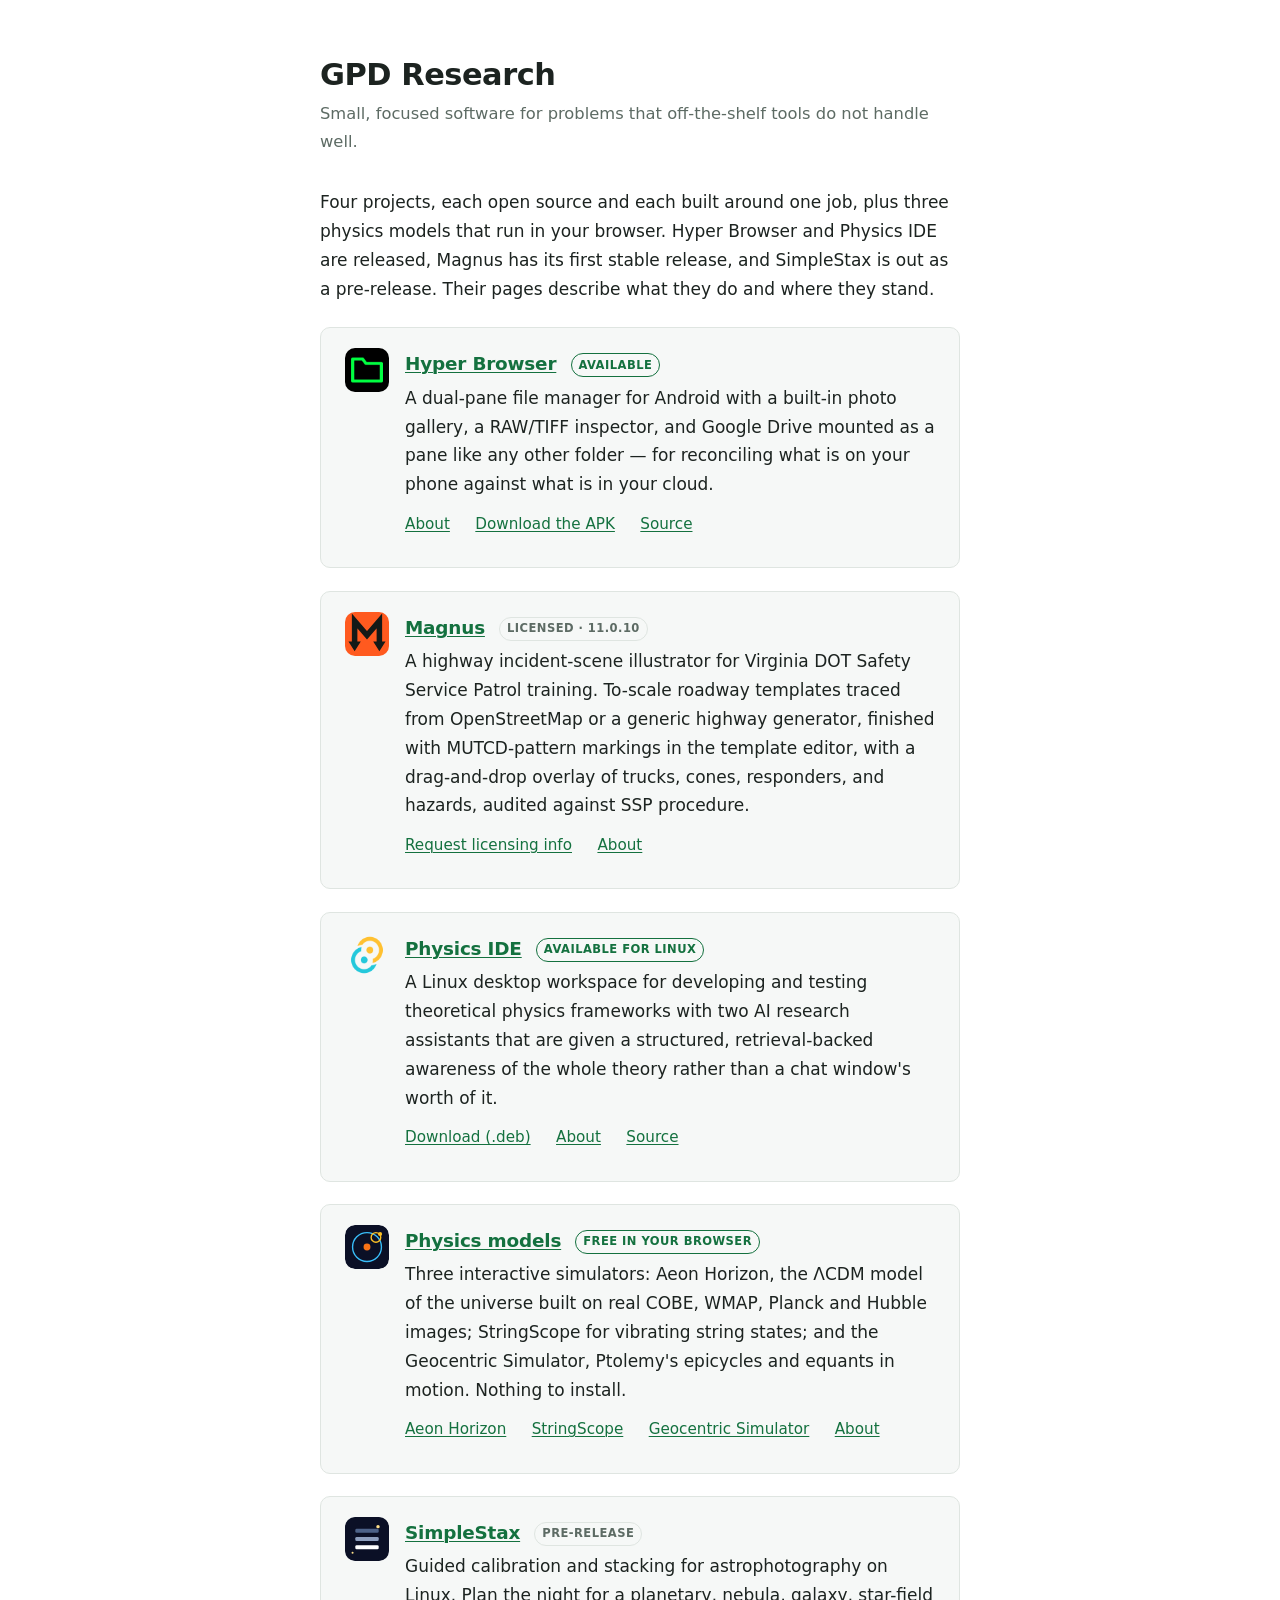
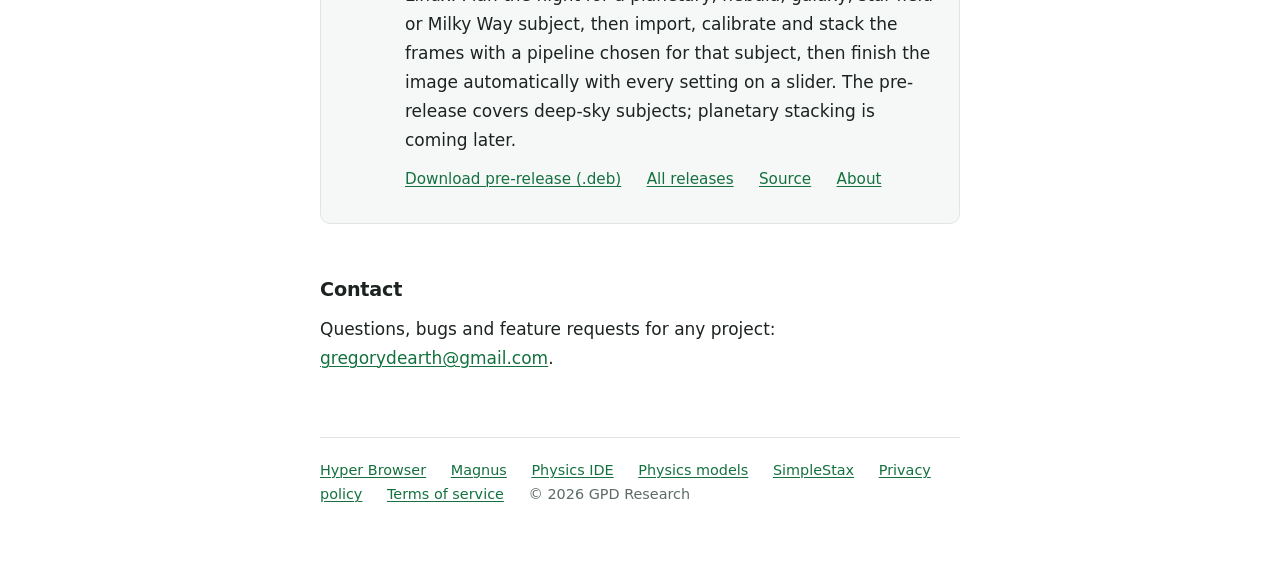
==== index.html @ 9794fe3f "Cache-busting: ?v=<file hash> on local assets, checked in CI Co-Authored-By: Devin AI <158243242+dev" ====
<!DOCTYPE html>
<html lang="en">
<head>
<meta charset="utf-8">
<meta name="viewport" content="width=device-width, initial-scale=1">
<title>GPD Research — software projects</title>
<meta name="description" content="GPD Research builds focused open-source tools: Hyper Browser, a dual-pane Android file manager; Magnus, a highway incident-scene illustrator for Safety Service Patrol training; Physics IDE, an AI-assisted workspace for theoretical physics; free in-browser physics simulators (Aeon Horizon for the ΛCDM model of the universe, StringScope for string theory and the Geocentric Simulator for the Ptolemaic system); and SimpleStax, guided calibration and stacking for astrophotography on Linux.">
<link rel="canonical" href="https://gpd-research.com/">
<meta property="og:type" content="website">
<meta property="og:site_name" content="GPD Research">
<meta property="og:title" content="GPD Research — software projects">
<meta property="og:description" content="GPD Research builds focused open-source tools: Hyper Browser, a dual-pane Android file manager; Magnus, a highway incident-scene illustrator for Safety Service Patrol training; Physics IDE, an AI-assisted workspace for theoretical physics; free in-browser physics simulators (Aeon Horizon for the ΛCDM model of the universe, StringScope for string theory and the Geocentric Simulator for the Ptolemaic system); and SimpleStax, guided calibration and stacking for astrophotography on Linux.">
<meta property="og:url" content="https://gpd-research.com/">
<meta property="og:image" content="https://gpd-research.com/store/play-icon-512.png">
<meta name="twitter:card" content="summary">
<script type="application/ld+json">{"@context": "https://schema.org", "@graph": [{"@type": "Organization", "name": "GPD Research", "url": "https://gpd-research.com/", "email": "gregorydearth@gmail.com", "@id": "https://gpd-research.com/#org"}, {"@type": "WebSite", "name": "GPD Research", "url": "https://gpd-research.com/", "publisher": {"@id": "https://gpd-research.com/#org"}}]}</script>
<link rel="icon" href="store/play-icon-512.png?v=040e02d1">
<link rel="stylesheet" href="style.css?v=e92d98cf">
</head>
<body>
<header>
    <div>
        <h1>GPD Research</h1>
        <p class="tagline">Small, focused software for problems that off-the-shelf tools do not handle well.</p>
    </div>
</header>

<main>
    <p>
        Four projects, each open source and each built around one job, plus three physics models that run
        in your browser. Hyper Browser and Physics IDE are released, Magnus has its first stable release,
        and SimpleStax is out as a pre-release. Their pages describe what they do and where they stand.
    </p>

    <ul class="projects">
        <li class="project">
            <img src="store/play-icon-512.png?v=040e02d1" alt="Hyper Browser icon" width="44" height="44">
            <div>
                <h2><a href="hyper-browser.html">Hyper Browser</a> <span class="status available">Available</span></h2>
                <p>
                    A dual-pane file manager for Android with a built-in photo gallery, a RAW/TIFF inspector, and
                    Google Drive mounted as a pane like any other folder — for reconciling what is on your phone
                    against what is in your cloud.
                </p>
                <p class="links">
                    <a href="hyper-browser.html">About</a>
                    <a href="https://github.com/GPD-Research/hyper-browser/releases">Download the APK</a>
                    <a href="https://github.com/GPD-Research/hyper-browser">Source</a>
                </p>
            </div>
        </li>

        <li class="project">
            <img src="store/magnus-icon.svg?v=767bd8ea" alt="Magnus icon" width="44" height="44">
            <div>
                <h2><a href="magnus.html">Magnus</a> <span class="status">Licensed · 11.0.10</span></h2>
                <p>
                    A highway incident-scene illustrator for Virginia DOT Safety Service Patrol training. To-scale
                    roadway templates traced from OpenStreetMap or a generic highway generator, finished with
                    MUTCD-pattern markings in the template editor, with a drag-and-drop overlay of trucks, cones,
                    responders, and hazards, audited against SSP procedure.
                </p>
                <p class="links">
                    <a href="magnus.html#licensing">Request licensing info</a>
                    <a href="magnus.html">About</a>
                </p>
            </div>
        </li>

        <li class="project">
            <img src="store/physics-ide-icon-256.png?v=6c766039" alt="Physics IDE icon" width="44" height="44">
            <div>
                <h2><a href="physics-ide.html">Physics IDE</a> <span class="status available">Available for Linux</span></h2>
                <p>
                    A Linux desktop workspace for developing and testing theoretical physics frameworks with two
                    AI research assistants that are given a structured, retrieval-backed awareness of the whole
                    theory rather than a chat window's worth of it.
                </p>
                <p class="links">
                    <a href="https://github.com/GPD-Research/physics-ide/releases/latest/download/physics-ide_latest_amd64.deb">Download (.deb)</a>
                    <a href="physics-ide.html">About</a>
                    <a href="https://github.com/GPD-Research/physics-ide">Source</a>
                </p>
            </div>
        </li>
        <li class="project">
            <img src="store/models-icon.svg?v=12f6d7c3" alt="Physics models icon" width="44" height="44">
            <div>
                <h2><a href="models.html">Physics models</a> <span class="status available">Free in your browser</span></h2>
                <p>
                    Three interactive simulators: Aeon Horizon, the ΛCDM model of the universe built on real COBE,
                    WMAP, Planck and Hubble images; StringScope for vibrating string states; and the Geocentric
                    Simulator, Ptolemy's epicycles and equants in motion. Nothing to install.
                </p>
                <p class="links">
                    <a href="/Lambda_CDM/viewer/">Aeon Horizon</a>
                    <a href="/KKLT_String_Cosmology/src/UI/string_scope.html">StringScope</a>
                    <a href="/Ptolemaic_model/viewer/">Geocentric Simulator</a>
                    <a href="models.html">About</a>
                </p>
            </div>
        </li>
        <li class="project">
            <img src="store/simplestax-icon.svg?v=019d0212" alt="SimpleStax icon" width="44" height="44">
            <div>
                <h2><a href="simplestax.html">SimpleStax</a> <span class="status">Pre-release</span></h2>
                <p>
                    Guided calibration and stacking for astrophotography on Linux. Plan the night for a planetary,
                    nebula, galaxy, star-field or Milky Way subject, then import, calibrate and stack the frames
                    with a pipeline chosen for that subject, then finish the image automatically with every setting on a
                    slider. The pre-release covers deep-sky subjects; planetary stacking is coming later.
                </p>
                <p class="links">
                    <a href="https://github.com/GPD-Research/SimpleStax/releases/latest/download/simplestax_latest_amd64.deb">Download pre-release (.deb)</a>
                    <a href="https://github.com/GPD-Research/SimpleStax/releases">All releases</a>
                    <a href="https://github.com/GPD-Research/SimpleStax">Source</a>
                    <a href="simplestax.html">About</a>
                </p>
            </div>
        </li>
    </ul>

    <h2>Contact</h2>
    <p>
        Questions, bugs and feature requests for any project:
        <a href="mailto:gregorydearth@gmail.com">gregorydearth@gmail.com</a>.
    </p>
</main>

<footer>
    <a href="hyper-browser.html">Hyper Browser</a>
    <a href="magnus.html">Magnus</a>
    <a href="physics-ide.html">Physics IDE</a>
    <a href="models.html">Physics models</a>
    <a href="simplestax.html">SimpleStax</a>
    <a href="privacy.html">Privacy policy</a>
    <a href="terms.html">Terms of service</a>
    <span>&copy; 2026 GPD Research</span>
</footer>
</body>
</html>
---- style.css ----
:root {
    --bg: #ffffff;
    --panel: #f6f8f7;
    --fg: #1c2320;
    --muted: #5d6b64;
    --accent: #14713f;
    --accent-hover: #0f5a32;
    --border: #dfe5e1;
}

@media (prefers-color-scheme: dark) {
    :root {
        --bg: #161a18;
        --panel: #1e2421;
        --fg: #e4e9e6;
        --muted: #9aa8a1;
        --accent: #6bbf8a;
        --accent-hover: #8ed3a6;
        --border: #2c3531;
    }
}

* {
    box-sizing: border-box;
}

body {
    margin: 0;
    padding: 0 1.25rem 4rem;
    background: var(--bg);
    color: var(--fg);
    font: 17px/1.7 ui-sans-serif, system-ui, -apple-system, "Segoe UI", Roboto, sans-serif;
    -webkit-font-smoothing: antialiased;
}

main,
header {
    max-width: 40rem;
    margin: 0 auto;
}

header {
    padding: 3.5rem 0 2rem;
    display: flex;
    align-items: center;
    gap: 1.25rem;
    flex-wrap: wrap;
}

header img {
    width: 56px;
    height: 56px;
    max-width: 56px;
    flex: 0 0 auto;
    border-radius: 14px;
}

h1 {
    font-size: 1.9rem;
    line-height: 1.25;
    margin: 0;
    letter-spacing: -0.015em;
}

h2 {
    margin-top: 2.75rem;
    margin-bottom: 0.5rem;
    font-size: 1.2rem;
    letter-spacing: -0.01em;
}

h3 {
    margin-top: 1.75rem;
    margin-bottom: 0.35rem;
    font-size: 1.02rem;
}

p {
    margin: 0 0 1rem;
}

.tagline {
    margin: 0.4rem 0 0;
    color: var(--muted);
    font-size: 1.02rem;
}

ul {
    padding-left: 1.2rem;
}

li {
    margin-bottom: 0.4rem;
}

a {
    color: var(--accent);
    text-decoration-thickness: 1px;
    text-underline-offset: 2px;
}

a:hover {
    color: var(--accent-hover);
}

code {
    background: var(--panel);
    border: 1px solid var(--border);
    border-radius: 4px;
    padding: 0.08em 0.35em;
    font-size: 0.88em;
    overflow-wrap: anywhere;
}

.panel {
    background: var(--panel);
    border: 1px solid var(--border);
    border-radius: 10px;
    padding: 1.25rem 1.5rem;
}

.panel p:last-child {
    margin-bottom: 0;
}

.cta {
    display: inline-block;
    margin: 0.25rem 0.5rem 1rem 0;
    padding: 0.7rem 1.5rem;
    border-radius: 8px;
    background: var(--accent);
    color: #ffffff;
    font-weight: 600;
    text-decoration: none;
}

.cta:hover {
    background: var(--accent-hover);
    color: #ffffff;
}

table {
    width: 100%;
    border-collapse: collapse;
    margin: 1rem 0;
}

th,
td {
    text-align: left;
    padding: 0.7rem 0.75rem 0.7rem 0;
    border-bottom: 1px solid var(--border);
    vertical-align: top;
    font-size: 0.95rem;
}

th {
    font-weight: 600;
    color: var(--muted);
    font-size: 0.82rem;
    letter-spacing: 0.04em;
    text-transform: uppercase;
}

td:first-child {
    padding-right: 1.25rem;
}

footer {
    max-width: 40rem;
    margin: 4rem auto 0;
    padding-top: 1.25rem;
    border-top: 1px solid var(--border);
    color: var(--muted);
    font-size: 0.9rem;
}

footer a {
    margin-right: 1.25rem;
}

.note {
    color: var(--muted);
    font-size: 0.9rem;
}

.crumbs {
    max-width: 40rem;
    margin: 1.5rem auto -2.5rem;
    color: var(--muted);
    font-size: 0.9rem;
}

.projects {
    list-style: none;
    padding: 0;
    margin: 1.5rem 0 0;
    display: grid;
    gap: 1rem;
}

.project {
    display: grid;
    grid-template-columns: 44px minmax(0, 1fr);
    gap: 1rem;
    align-items: start;
    background: var(--panel);
    border: 1px solid var(--border);
    border-radius: 10px;
    padding: 1.25rem 1.5rem;
}

.project img {
    width: 44px;
    height: 44px;
    max-width: 44px;
    border-radius: 10px;
}

@media (max-width: 600px) {
    header img {
        width: 44px;
        height: 44px;
        max-width: 44px;
        border-radius: 10px;
    }

    .project {
        grid-template-columns: 36px minmax(0, 1fr);
        padding: 1rem 1.1rem;
    }

    .project img {
        width: 36px;
        height: 36px;
        max-width: 36px;
        border-radius: 8px;
    }
}

.project h2 {
    margin: 0 0 0.25rem;
    font-size: 1.15rem;
}

.project p {
    margin: 0 0 0.6rem;
}

.links a {
    margin-right: 1.25rem;
    font-size: 0.95rem;
}

.status {
    display: inline-block;
    margin-left: 0.5rem;
    padding: 0.1em 0.6em;
    border-radius: 999px;
    border: 1px solid var(--border);
    color: var(--muted);
    font-size: 0.72rem;
    font-weight: 600;
    letter-spacing: 0.04em;
    text-transform: uppercase;
    vertical-align: middle;
}

.status.available {
    border-color: var(--accent);
    color: var(--accent);
}

.contact {
    display: grid;
    gap: 0.75rem;
    max-width: 32rem;
    margin-top: 1rem;
}

.contact label {
    display: grid;
    gap: 0.25rem;
    font-weight: 600;
}

.contact input,
.contact textarea {
    padding: 0.55rem 0.7rem;
    border: 1px solid var(--border);
    border-radius: 6px;
    background: var(--bg);
    color: var(--fg);
    font: inherit;
    font-weight: 400;
}

.contact button.cta {
    justify-self: start;
    border: none;
    font: inherit;
    font-weight: 600;
    cursor: pointer;
}

.contact .muted {
    color: var(--muted);
    margin: 0;
}

.model {
    background: var(--panel);
    border: 1px solid var(--border);
    border-radius: 10px;
    padding: 1.25rem 1.5rem;
    margin: 1.5rem 0;
}

.model img {
    width: 100%;
    height: auto;
    border-radius: 6px;
    border: 1px solid var(--border);
}

.model h2 {
    margin: 0.9rem 0 0.4rem;
}

.model .links .cta {
    margin-right: 1.25rem;
}
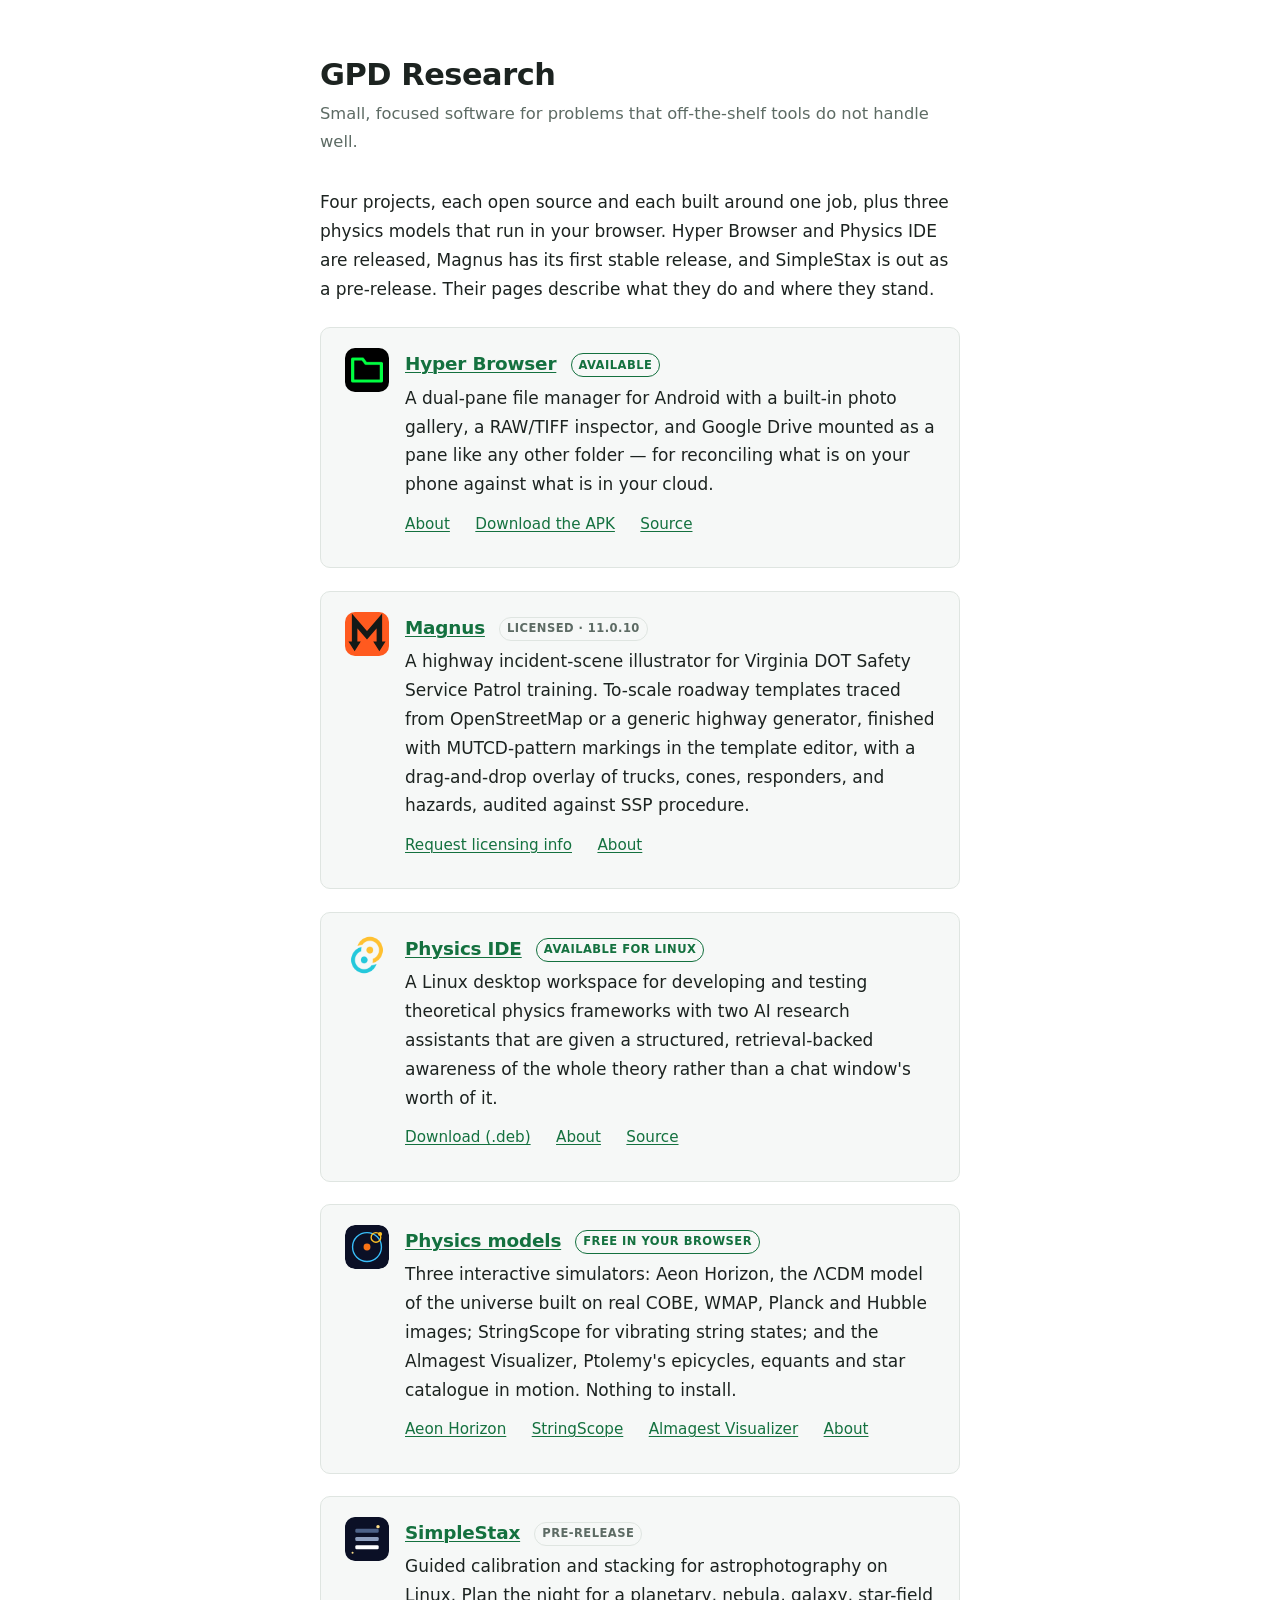
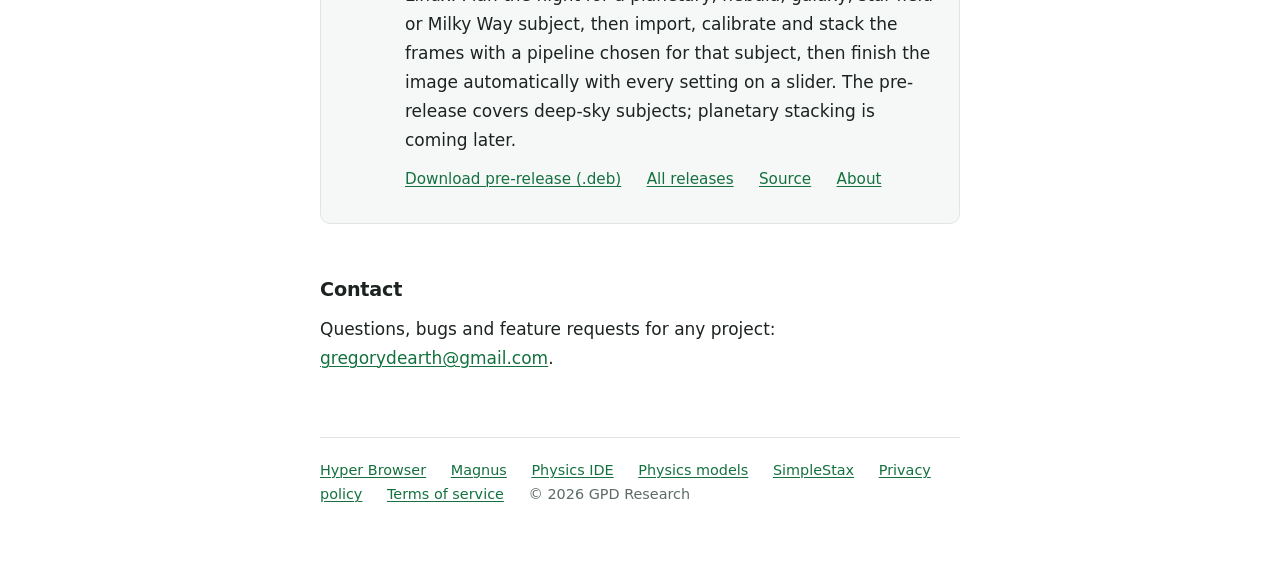
==== commit 340972bc: "Site: the Ptolemaic viewer is now the Almagest Visualizer; mention its star sphere and tables Co-Aut" ====
--- a/index.html
+++ b/index.html
@@ -89,13 +89,13 @@
                 <h2><a href="models.html">Physics models</a> <span class="status available">Free in your browser</span></h2>
                 <p>
                     Three interactive simulators: Aeon Horizon, the ΛCDM model of the universe built on real COBE,
-                    WMAP, Planck and Hubble images; StringScope for vibrating string states; and the Geocentric
-                    Simulator, Ptolemy's epicycles and equants in motion. Nothing to install.
+                    WMAP, Planck and Hubble images; StringScope for vibrating string states; and the Almagest
+                    Visualizer, Ptolemy's epicycles, equants and star catalogue in motion. Nothing to install.
                 </p>
                 <p class="links">
                     <a href="/Lambda_CDM/viewer/">Aeon Horizon</a>
                     <a href="/KKLT_String_Cosmology/src/UI/string_scope.html">StringScope</a>
-                    <a href="/Ptolemaic_model/viewer/">Geocentric Simulator</a>
+                    <a href="/Ptolemaic_model/viewer/">Almagest Visualizer</a>
                     <a href="models.html">About</a>
                 </p>
             </div>
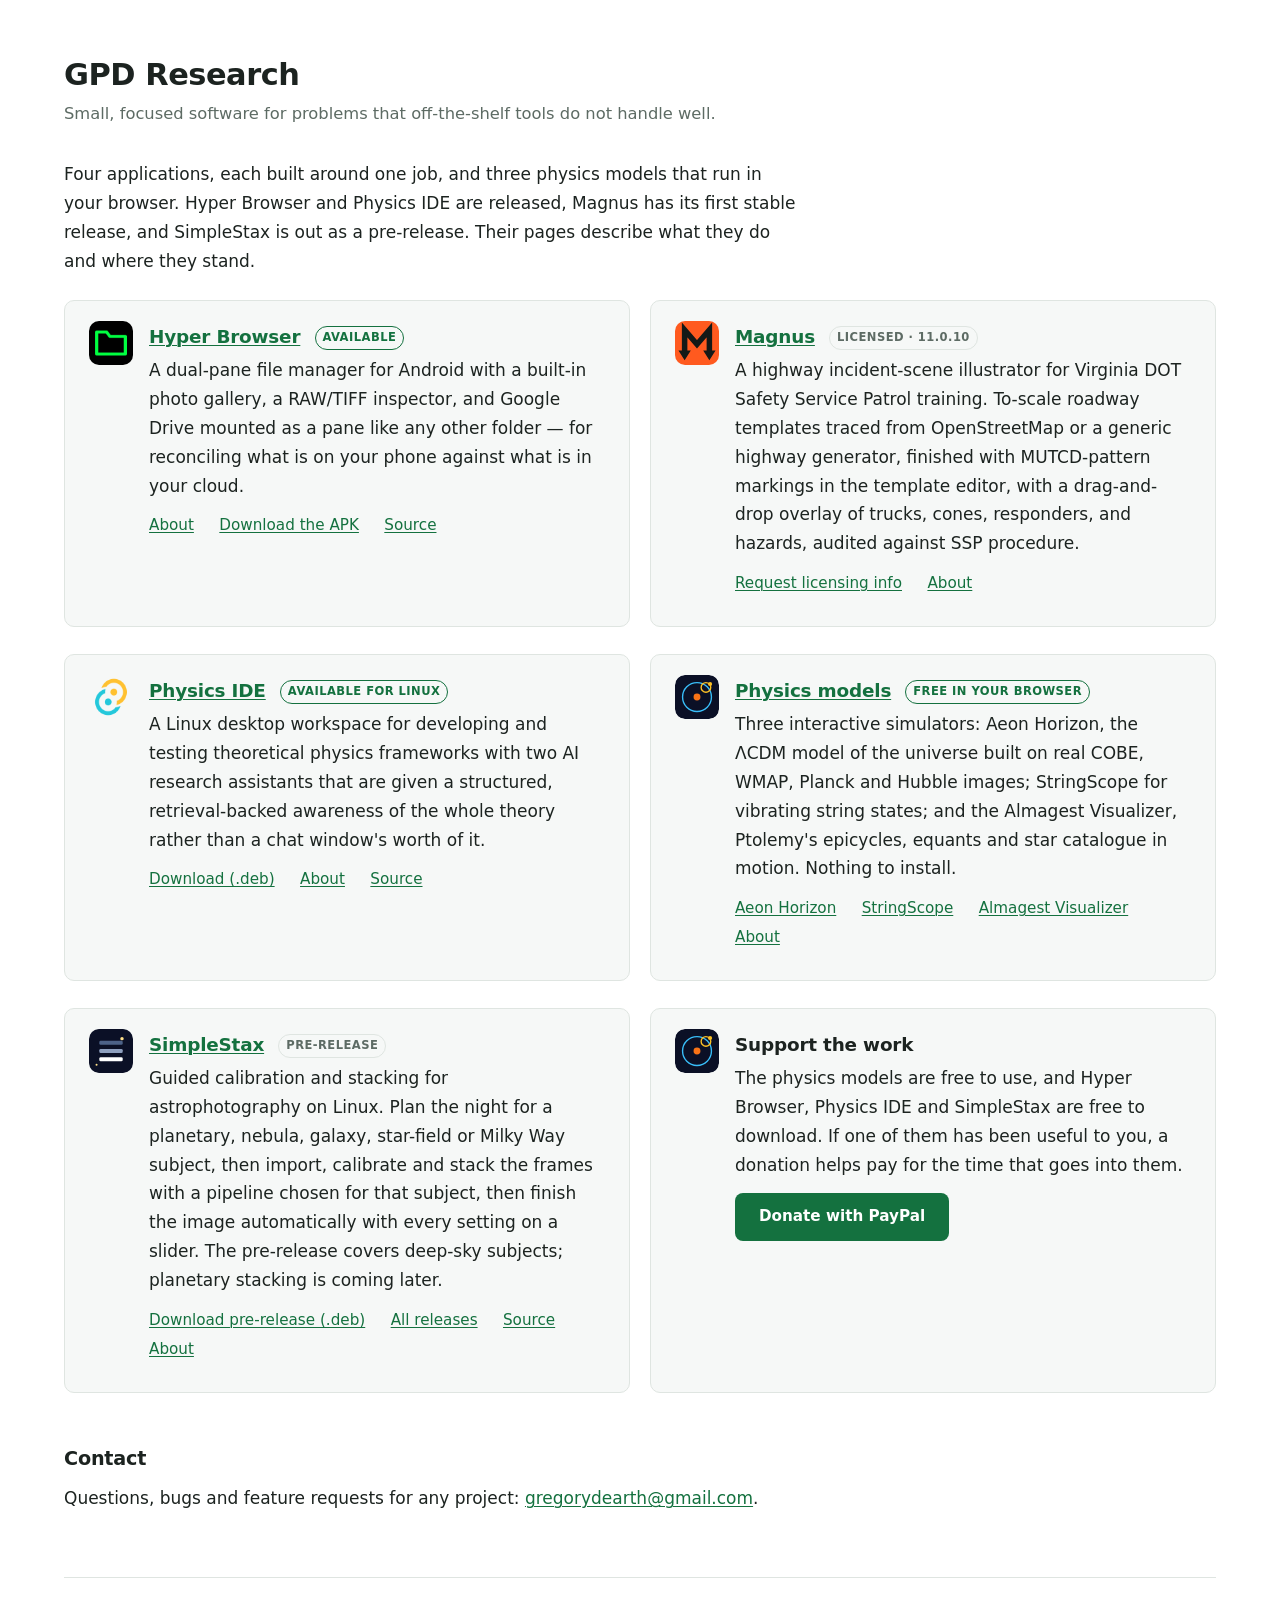
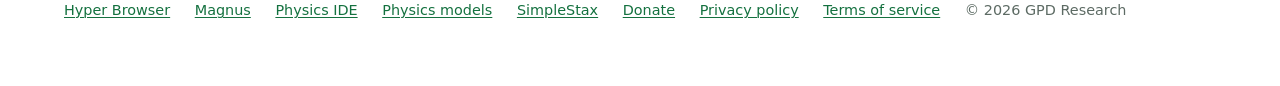
==== commit 8bdf2dea: "Site: two-column desktop layout, new model screenshots, PayPal donate link, Almagest Visualizer name" ====
--- a/index.html
+++ b/index.html
@@ -4,20 +4,20 @@
 <meta charset="utf-8">
 <meta name="viewport" content="width=device-width, initial-scale=1">
 <title>GPD Research — software projects</title>
-<meta name="description" content="GPD Research builds focused open-source tools: Hyper Browser, a dual-pane Android file manager; Magnus, a highway incident-scene illustrator for Safety Service Patrol training; Physics IDE, an AI-assisted workspace for theoretical physics; free in-browser physics simulators (Aeon Horizon for the ΛCDM model of the universe, StringScope for string theory and the Geocentric Simulator for the Ptolemaic system); and SimpleStax, guided calibration and stacking for astrophotography on Linux.">
+<meta name="description" content="GPD Research builds focused open-source tools: Hyper Browser, a dual-pane Android file manager; Magnus, a highway incident-scene illustrator for Safety Service Patrol training; Physics IDE, an AI-assisted workspace for theoretical physics; free in-browser physics simulators (Aeon Horizon for the ΛCDM model of the universe, StringScope for string theory and the Almagest Visualizer for the Ptolemaic system); and SimpleStax, guided calibration and stacking for astrophotography on Linux.">
 <link rel="canonical" href="https://gpd-research.com/">
 <meta property="og:type" content="website">
 <meta property="og:site_name" content="GPD Research">
 <meta property="og:title" content="GPD Research — software projects">
-<meta property="og:description" content="GPD Research builds focused open-source tools: Hyper Browser, a dual-pane Android file manager; Magnus, a highway incident-scene illustrator for Safety Service Patrol training; Physics IDE, an AI-assisted workspace for theoretical physics; free in-browser physics simulators (Aeon Horizon for the ΛCDM model of the universe, StringScope for string theory and the Geocentric Simulator for the Ptolemaic system); and SimpleStax, guided calibration and stacking for astrophotography on Linux.">
+<meta property="og:description" content="GPD Research builds focused open-source tools: Hyper Browser, a dual-pane Android file manager; Magnus, a highway incident-scene illustrator for Safety Service Patrol training; Physics IDE, an AI-assisted workspace for theoretical physics; free in-browser physics simulators (Aeon Horizon for the ΛCDM model of the universe, StringScope for string theory and the Almagest Visualizer for the Ptolemaic system); and SimpleStax, guided calibration and stacking for astrophotography on Linux.">
 <meta property="og:url" content="https://gpd-research.com/">
 <meta property="og:image" content="https://gpd-research.com/store/play-icon-512.png">
 <meta name="twitter:card" content="summary">
 <script type="application/ld+json">{"@context": "https://schema.org", "@graph": [{"@type": "Organization", "name": "GPD Research", "url": "https://gpd-research.com/", "email": "gregorydearth@gmail.com", "@id": "https://gpd-research.com/#org"}, {"@type": "WebSite", "name": "GPD Research", "url": "https://gpd-research.com/", "publisher": {"@id": "https://gpd-research.com/#org"}}]}</script>
 <link rel="icon" href="store/play-icon-512.png?v=040e02d1">
-<link rel="stylesheet" href="style.css?v=e92d98cf">
+<link rel="stylesheet" href="style.css?v=24886c68">
 </head>
-<body>
+<body class="wide">
 <header>
     <div>
         <h1>GPD Research</h1>
@@ -26,10 +26,10 @@
 </header>
 
 <main>
-    <p>
-        Four projects, each open source and each built around one job, plus three physics models that run
-        in your browser. Hyper Browser and Physics IDE are released, Magnus has its first stable release,
-        and SimpleStax is out as a pre-release. Their pages describe what they do and where they stand.
+    <p class="intro">
+        Four applications, each built around one job, and three physics models that run in your browser.
+        Hyper Browser and Physics IDE are released, Magnus has its first stable release, and SimpleStax is
+        out as a pre-release. Their pages describe what they do and where they stand.
     </p>
 
     <ul class="projects">
@@ -118,6 +118,20 @@
                 </p>
             </div>
         </li>
+        <li class="project donate">
+            <img src="store/models-icon.svg?v=12f6d7c3" alt="" width="44" height="44">
+            <div>
+                <h2>Support the work</h2>
+                <p>
+                    The physics models are free to use, and Hyper Browser, Physics IDE and SimpleStax are free to
+                    download. If one of them has been useful to you, a donation helps pay for the time that goes
+                    into them.
+                </p>
+                <p class="links">
+                    <a class="cta" href="https://www.paypal.com/donate/?business=gregorydearth%40gmail.com&amp;item_name=GPD+Research&amp;currency_code=USD">Donate with PayPal</a>
+                </p>
+            </div>
+        </li>
     </ul>
 
     <h2>Contact</h2>
@@ -133,6 +147,7 @@
     <a href="physics-ide.html">Physics IDE</a>
     <a href="models.html">Physics models</a>
     <a href="simplestax.html">SimpleStax</a>
+    <a href="https://www.paypal.com/donate/?business=gregorydearth%40gmail.com&amp;item_name=GPD+Research&amp;currency_code=USD">Donate</a>
     <a href="privacy.html">Privacy policy</a>
     <a href="terms.html">Terms of service</a>
     <span>&copy; 2026 GPD Research</span>
--- a/style.css
+++ b/style.css
@@ -330,3 +330,36 @@
 .model .links .cta {
     margin-right: 1.25rem;
 }
+
+@media (min-width: 960px) {
+    .wide main,
+    .wide header,
+    .wide footer,
+    .wide .crumbs {
+        max-width: 72rem;
+    }
+
+    .wide main > p {
+        max-width: 46rem;
+    }
+
+    .wide .projects {
+        grid-template-columns: repeat(2, minmax(0, 1fr));
+        gap: 1.25rem;
+    }
+
+    .wide .models {
+        display: grid;
+        grid-template-columns: repeat(2, minmax(0, 1fr));
+        gap: 1.5rem;
+        margin-top: 1.5rem;
+    }
+
+    .wide .models .model {
+        margin: 0;
+    }
+}
+
+.model.donate h2 {
+    margin-top: 0;
+}
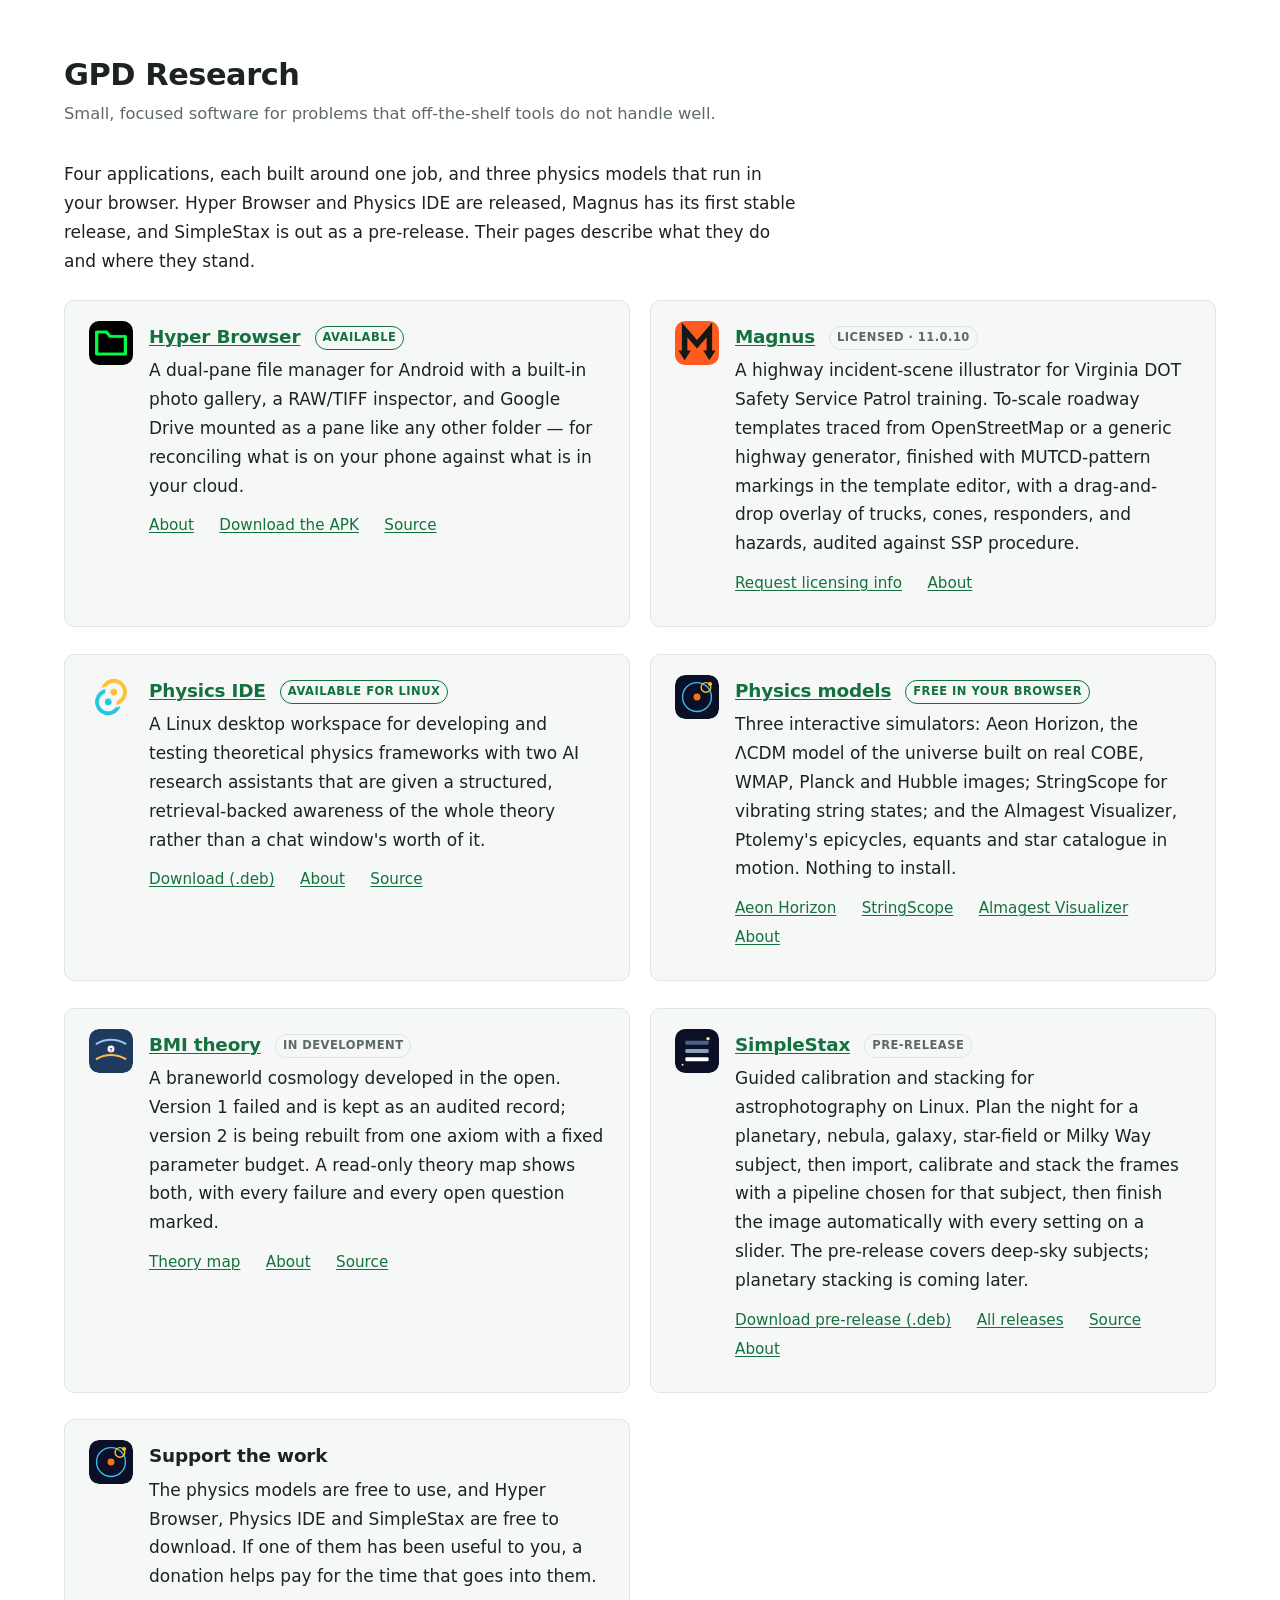
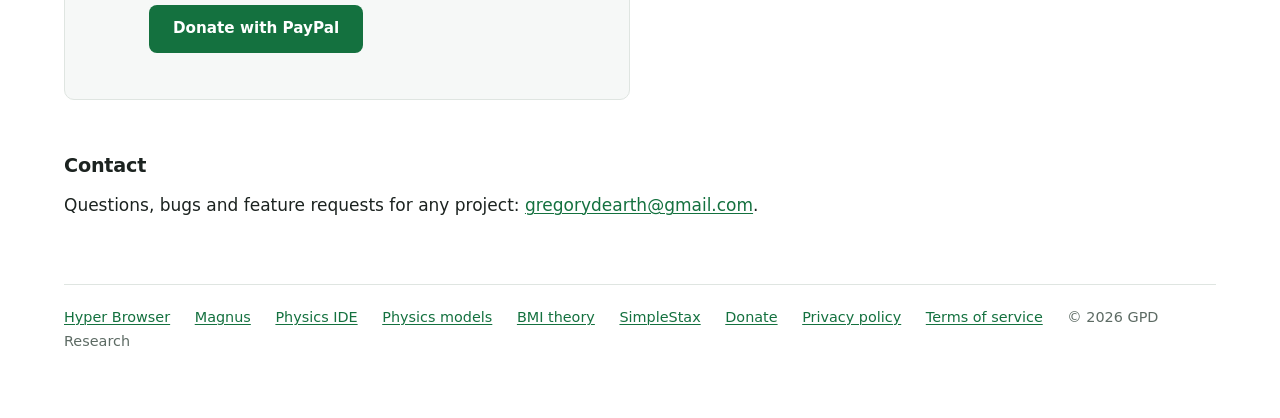
==== commit 04ad4fa7: "BMI theory page: live README status, theory map link and screenshots Co-Authored-By: Devin AI <15824" ====
--- a/index.html
+++ b/index.html
@@ -15,7 +15,7 @@
 <meta name="twitter:card" content="summary">
 <script type="application/ld+json">{"@context": "https://schema.org", "@graph": [{"@type": "Organization", "name": "GPD Research", "url": "https://gpd-research.com/", "email": "gregorydearth@gmail.com", "@id": "https://gpd-research.com/#org"}, {"@type": "WebSite", "name": "GPD Research", "url": "https://gpd-research.com/", "publisher": {"@id": "https://gpd-research.com/#org"}}]}</script>
 <link rel="icon" href="store/play-icon-512.png?v=040e02d1">
-<link rel="stylesheet" href="style.css?v=24886c68">
+<link rel="stylesheet" href="style.css?v=bbf3dc13">
 </head>
 <body class="wide">
 <header>
@@ -101,6 +101,22 @@
             </div>
         </li>
         <li class="project">
+            <img src="store/bmi-icon.svg?v=d0336ce6" alt="BMI theory icon" width="44" height="44">
+            <div>
+                <h2><a href="bmi.html">BMI theory</a> <span class="status">In development</span></h2>
+                <p>
+                    A braneworld cosmology developed in the open. Version 1 failed and is kept as an audited
+                    record; version 2 is being rebuilt from one axiom with a fixed parameter budget. A read-only
+                    theory map shows both, with every failure and every open question marked.
+                </p>
+                <p class="links">
+                    <a href="/BMI-Synthesis-Lab/viewer/">Theory map</a>
+                    <a href="bmi.html">About</a>
+                    <a href="https://github.com/GPD-Research/BMI-Synthesis-Lab">Source</a>
+                </p>
+            </div>
+        </li>
+        <li class="project">
             <img src="store/simplestax-icon.svg?v=019d0212" alt="SimpleStax icon" width="44" height="44">
             <div>
                 <h2><a href="simplestax.html">SimpleStax</a> <span class="status">Pre-release</span></h2>
@@ -146,6 +162,7 @@
     <a href="magnus.html">Magnus</a>
     <a href="physics-ide.html">Physics IDE</a>
     <a href="models.html">Physics models</a>
+    <a href="bmi.html">BMI theory</a>
     <a href="simplestax.html">SimpleStax</a>
     <a href="https://www.paypal.com/donate/?business=gregorydearth%40gmail.com&amp;item_name=GPD+Research&amp;currency_code=USD">Donate</a>
     <a href="privacy.html">Privacy policy</a>
--- a/style.css
+++ b/style.css
@@ -363,3 +363,15 @@
 .model.donate h2 {
     margin-top: 0;
 }
+
+.bmi-status ul {
+    padding-left: 1.2rem;
+}
+
+.bmi-status li {
+    margin: 0.35rem 0;
+}
+
+.bmi-status .katex {
+    font-size: 1.05em;
+}
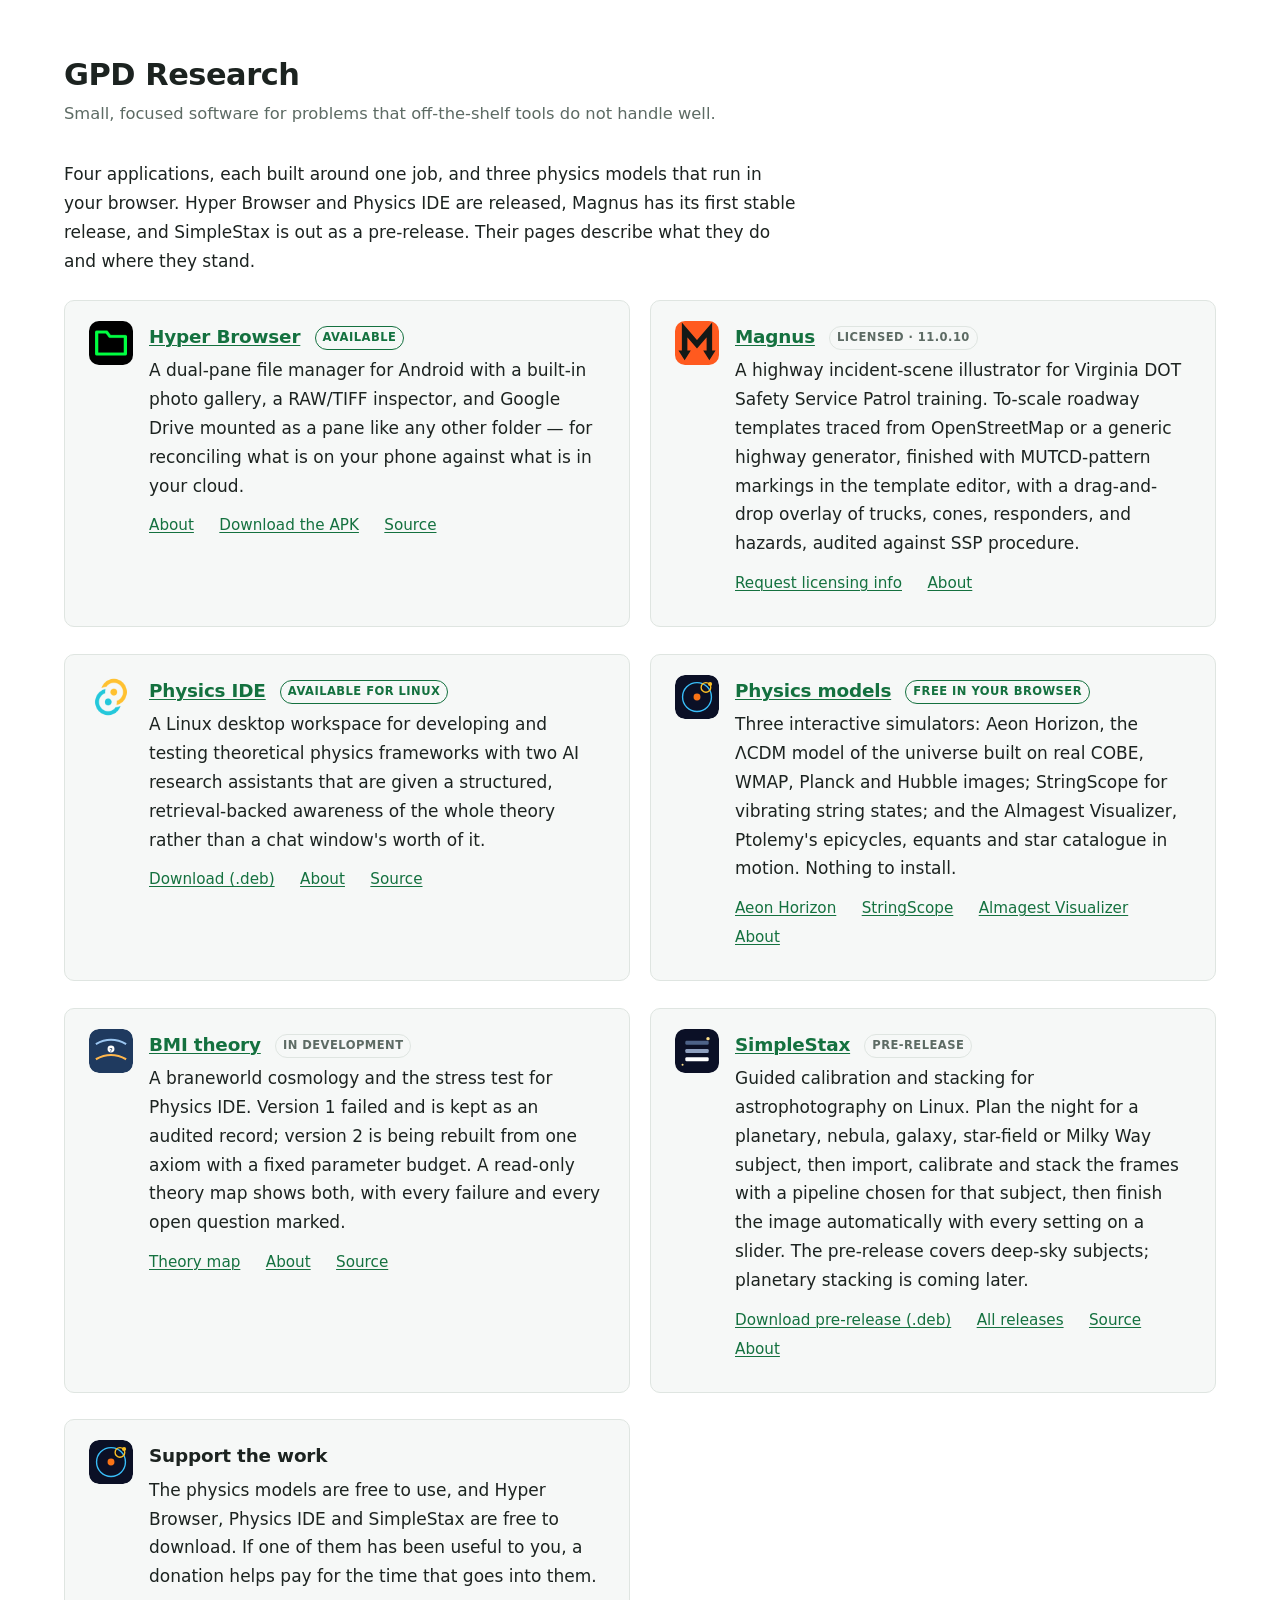
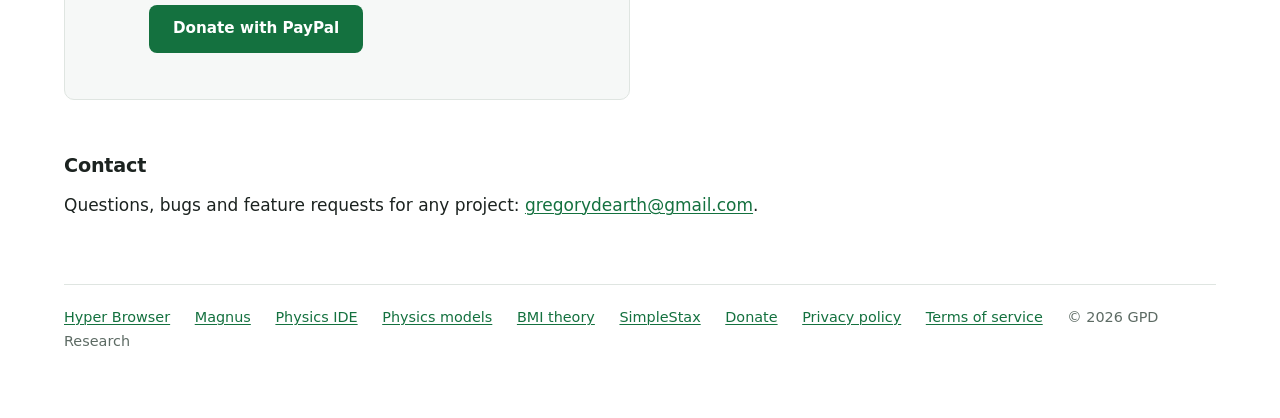
==== commit da99eff8: "BMI page: BMI as a stress test for AI-assisted physics and Physics IDE Co-Authored-By: Devin AI <158" ====
--- a/index.html
+++ b/index.html
@@ -105,9 +105,9 @@
             <div>
                 <h2><a href="bmi.html">BMI theory</a> <span class="status">In development</span></h2>
                 <p>
-                    A braneworld cosmology developed in the open. Version 1 failed and is kept as an audited
-                    record; version 2 is being rebuilt from one axiom with a fixed parameter budget. A read-only
-                    theory map shows both, with every failure and every open question marked.
+                    A braneworld cosmology and the stress test for Physics IDE. Version 1 failed and is kept as an
+                    audited record; version 2 is being rebuilt from one axiom with a fixed parameter budget. A
+                    read-only theory map shows both, with every failure and every open question marked.
                 </p>
                 <p class="links">
                     <a href="/BMI-Synthesis-Lab/viewer/">Theory map</a>
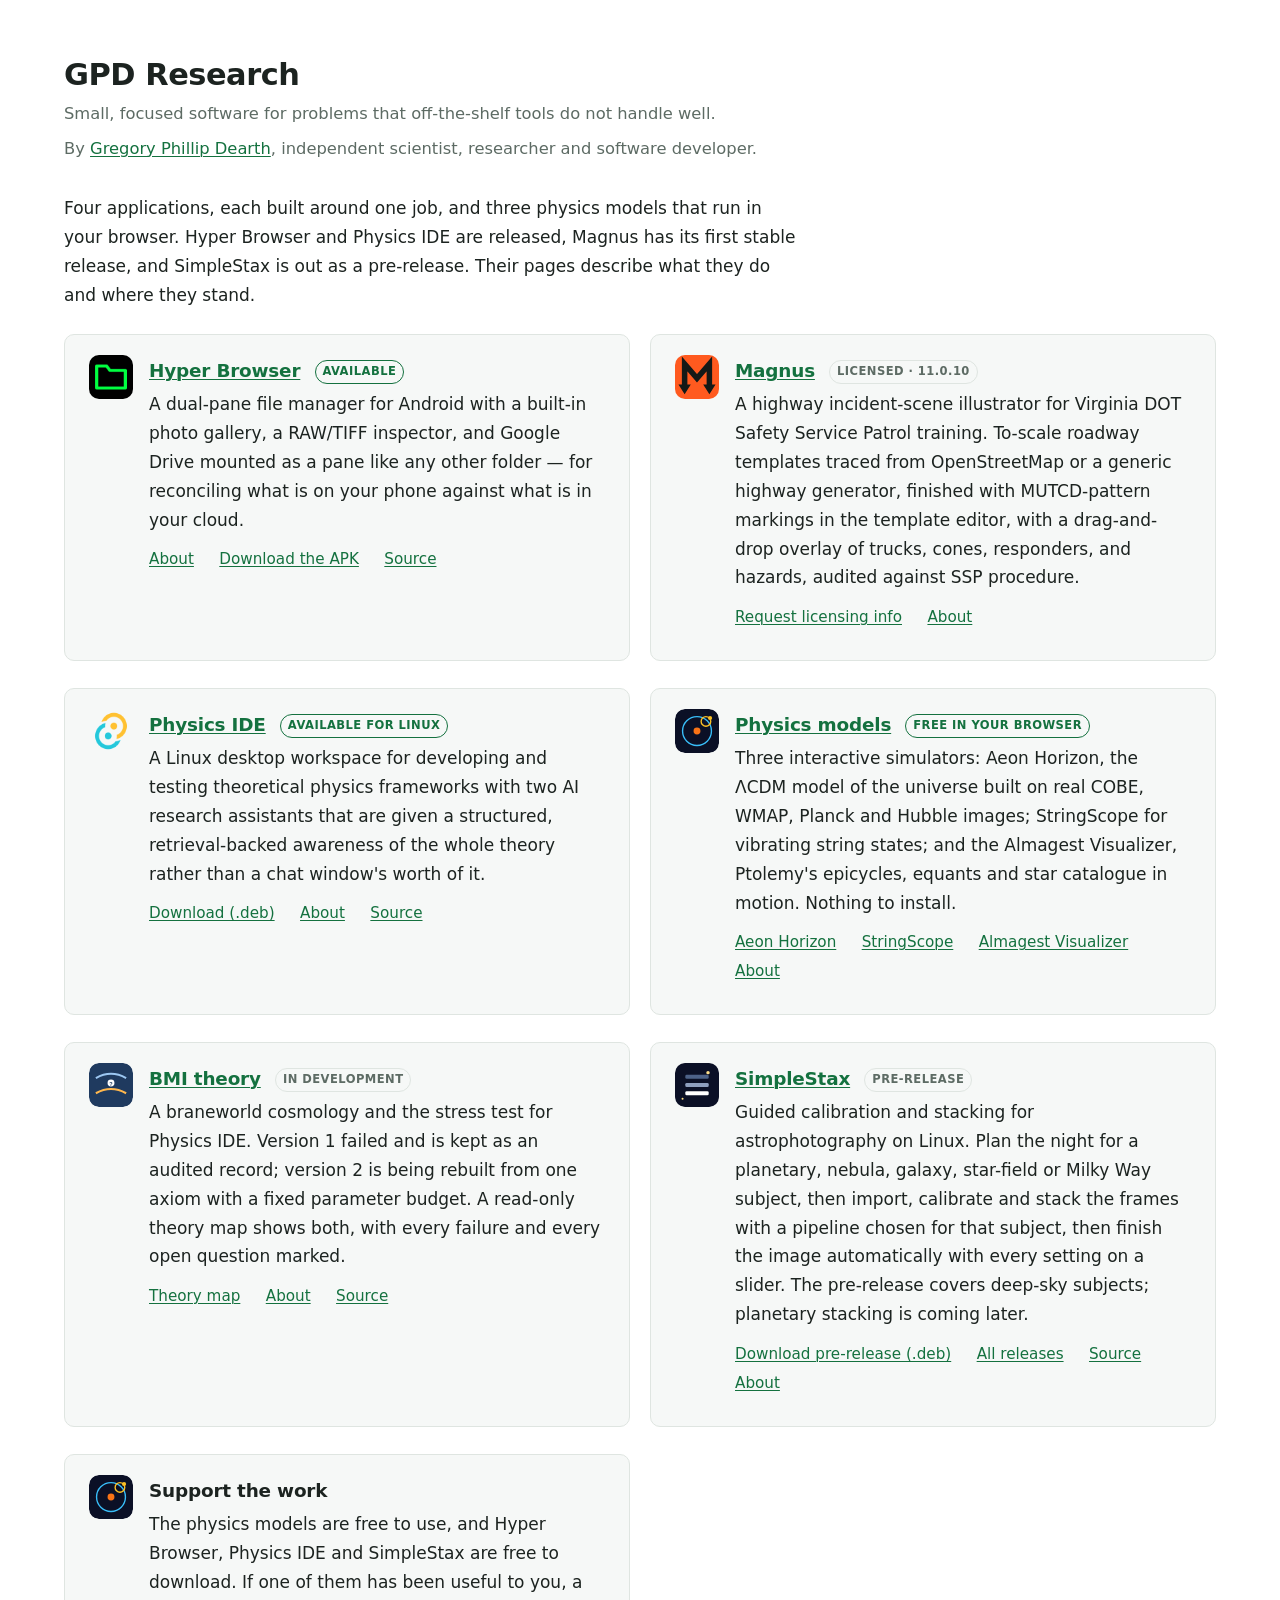
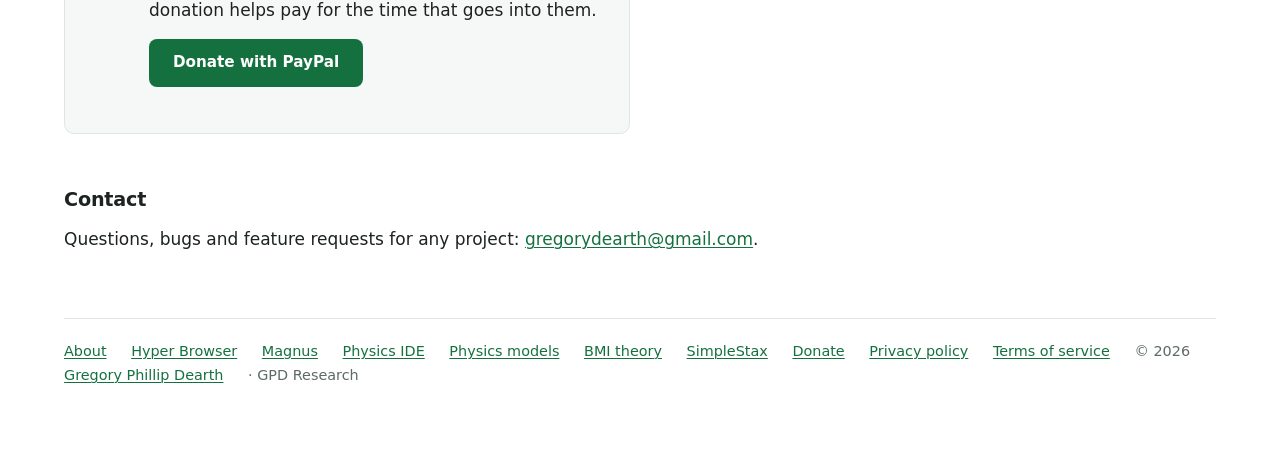
==== commit cee12e79: "Site: embed Gregory Phillip Dearth for name search (About page, Person schema, author tags, footer b" ====
--- a/index.html
+++ b/index.html
@@ -3,17 +3,18 @@
 <head>
 <meta charset="utf-8">
 <meta name="viewport" content="width=device-width, initial-scale=1">
-<title>GPD Research — software projects</title>
-<meta name="description" content="GPD Research builds focused open-source tools: Hyper Browser, a dual-pane Android file manager; Magnus, a highway incident-scene illustrator for Safety Service Patrol training; Physics IDE, an AI-assisted workspace for theoretical physics; free in-browser physics simulators (Aeon Horizon for the ΛCDM model of the universe, StringScope for string theory and the Almagest Visualizer for the Ptolemaic system); and SimpleStax, guided calibration and stacking for astrophotography on Linux.">
+<meta name="author" content="Gregory Phillip Dearth">
+<title>GPD Research — software and physics models by Gregory Phillip Dearth</title>
+<meta name="description" content="GPD Research, the independent lab of Gregory Phillip Dearth, builds focused open-source tools: Hyper Browser, a dual-pane Android file manager; Magnus, a highway incident-scene illustrator for Safety Service Patrol training; Physics IDE, an AI-assisted workspace for theoretical physics; free in-browser physics simulators (Aeon Horizon for the ΛCDM model of the universe, StringScope for string theory and the Almagest Visualizer for the Ptolemaic system); and SimpleStax, guided calibration and stacking for astrophotography on Linux.">
 <link rel="canonical" href="https://gpd-research.com/">
 <meta property="og:type" content="website">
 <meta property="og:site_name" content="GPD Research">
-<meta property="og:title" content="GPD Research — software projects">
-<meta property="og:description" content="GPD Research builds focused open-source tools: Hyper Browser, a dual-pane Android file manager; Magnus, a highway incident-scene illustrator for Safety Service Patrol training; Physics IDE, an AI-assisted workspace for theoretical physics; free in-browser physics simulators (Aeon Horizon for the ΛCDM model of the universe, StringScope for string theory and the Almagest Visualizer for the Ptolemaic system); and SimpleStax, guided calibration and stacking for astrophotography on Linux.">
+<meta property="og:title" content="GPD Research — software and physics models by Gregory Phillip Dearth">
+<meta property="og:description" content="GPD Research, the independent lab of Gregory Phillip Dearth, builds focused open-source tools: Hyper Browser, a dual-pane Android file manager; Magnus, a highway incident-scene illustrator for Safety Service Patrol training; Physics IDE, an AI-assisted workspace for theoretical physics; free in-browser physics simulators (Aeon Horizon for the ΛCDM model of the universe, StringScope for string theory and the Almagest Visualizer for the Ptolemaic system); and SimpleStax, guided calibration and stacking for astrophotography on Linux.">
 <meta property="og:url" content="https://gpd-research.com/">
 <meta property="og:image" content="https://gpd-research.com/store/play-icon-512.png">
 <meta name="twitter:card" content="summary">
-<script type="application/ld+json">{"@context": "https://schema.org", "@graph": [{"@type": "Organization", "name": "GPD Research", "url": "https://gpd-research.com/", "email": "gregorydearth@gmail.com", "@id": "https://gpd-research.com/#org"}, {"@type": "WebSite", "name": "GPD Research", "url": "https://gpd-research.com/", "publisher": {"@id": "https://gpd-research.com/#org"}}]}</script>
+<script type="application/ld+json">{"@context": "https://schema.org", "@graph": [{"@type": "Organization", "@id": "https://gpd-research.com/#org", "name": "GPD Research", "url": "https://gpd-research.com/", "email": "gregorydearth@gmail.com", "logo": "https://gpd-research.com/store/play-icon-512.png", "founder": {"@id": "https://gpd-research.com/#person"}, "sameAs": ["https://github.com/GPD-Research"]}, {"@type": "Person", "@id": "https://gpd-research.com/#person", "name": "Gregory Phillip Dearth", "url": "https://gpd-research.com/about.html", "worksFor": {"@id": "https://gpd-research.com/#org"}, "sameAs": ["https://github.com/GPD-Research"]}, {"@type": "WebSite", "@id": "https://gpd-research.com/#website", "name": "GPD Research", "url": "https://gpd-research.com/", "publisher": {"@id": "https://gpd-research.com/#org"}, "author": {"@id": "https://gpd-research.com/#person"}}]}</script>
 <link rel="icon" href="store/play-icon-512.png?v=040e02d1">
 <link rel="stylesheet" href="style.css?v=bbf3dc13">
 </head>
@@ -22,6 +23,7 @@
     <div>
         <h1>GPD Research</h1>
         <p class="tagline">Small, focused software for problems that off-the-shelf tools do not handle well.</p>
+        <p class="tagline">By <a href="about.html">Gregory Phillip Dearth</a>, independent scientist, researcher and software developer.</p>
     </div>
 </header>
 
@@ -158,6 +160,7 @@
 </main>
 
 <footer>
+    <a href="about.html">About</a>
     <a href="hyper-browser.html">Hyper Browser</a>
     <a href="magnus.html">Magnus</a>
     <a href="physics-ide.html">Physics IDE</a>
@@ -167,7 +170,7 @@
     <a href="https://www.paypal.com/donate/?business=gregorydearth%40gmail.com&amp;item_name=GPD+Research&amp;currency_code=USD">Donate</a>
     <a href="privacy.html">Privacy policy</a>
     <a href="terms.html">Terms of service</a>
-    <span>&copy; 2026 GPD Research</span>
+    <span>&copy; 2026 <a href="about.html">Gregory Phillip Dearth</a> · GPD Research</span>
 </footer>
 </body>
 </html>
